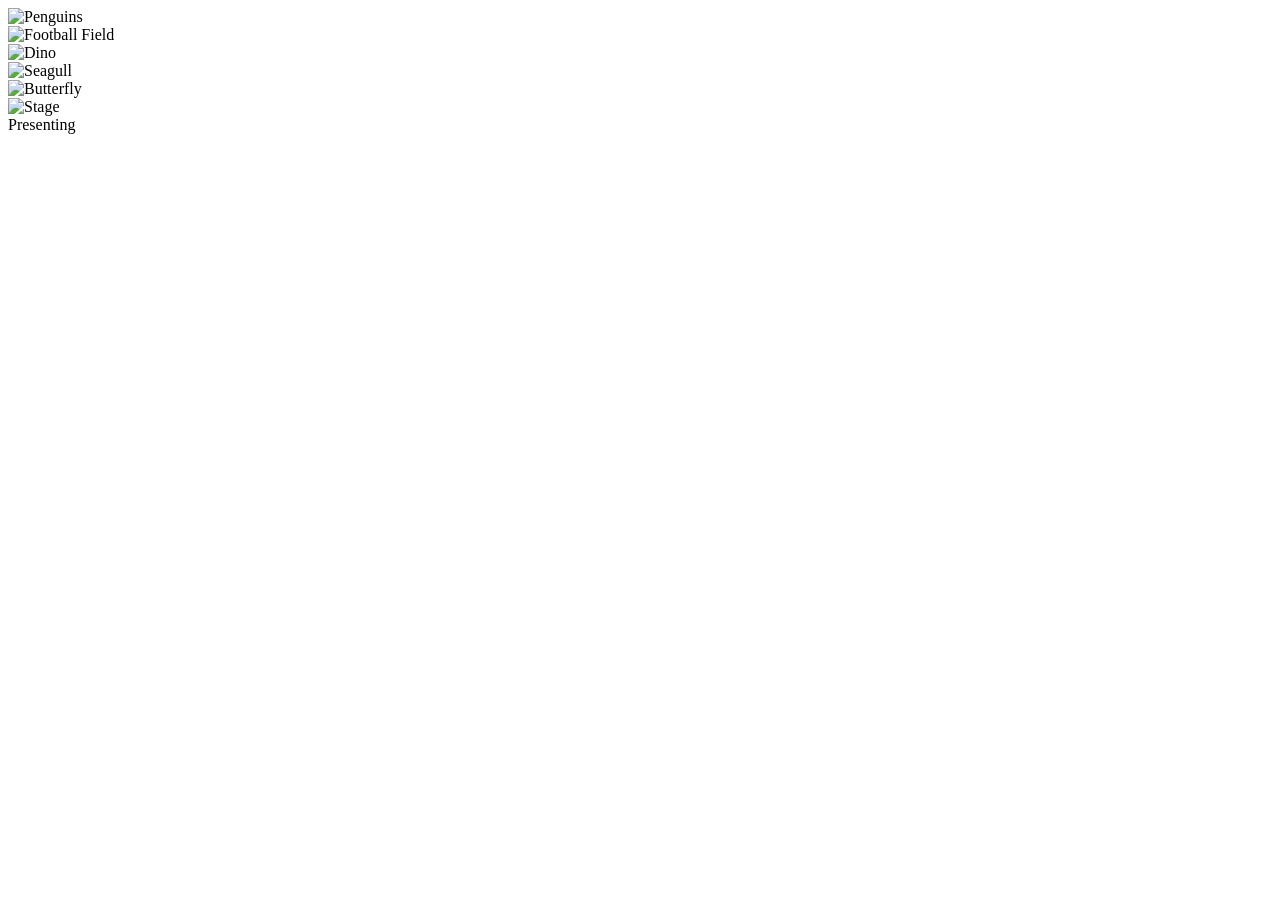
==== index.html @ 5ace9eee "Rename index14.html to index.html" ====
<!DOCTYPE html>
<html lang="uk">
<head>
    <meta charset="UTF-8">
    <meta name="viewport" content="width=device-width, initial-scale=1.0">
    <title>The Imitation Assignment</title>
    <link rel="stylesheet" href="style.css">
</head>
<body>

    <main class="projects-grid">
        
        <div class="project-box">
            <img src="penguins.jpg" class="img-penguins" alt="Penguins">
        </div>

        <div class="project-box">
            <div class="football-frame">
                <img src="football_field.jpg" class="img-football" alt="Football Field">
            </div>
        </div>

        <div class="project-box">
            <img src="dinosaur.png" class="img-dino" alt="Dino">
        </div>

        <div class="project-box">
            <div class="seagull-frame">
                <img src="seagull.png" class="img-seagull" alt="Seagull">
            </div>
        </div>

        <div class="project-box">
            <img src="butterfly.jpg" class="img-butterfly" alt="Butterfly">
        </div>

        <div class="project-box">
            <div class="stage-frame">
                <img src="theater_stage.jpg" class="img-stage" alt="Stage">
                <div class="stage-text">Presenting</div>
            </div>
        </div>

    </main>

</body>
</html>
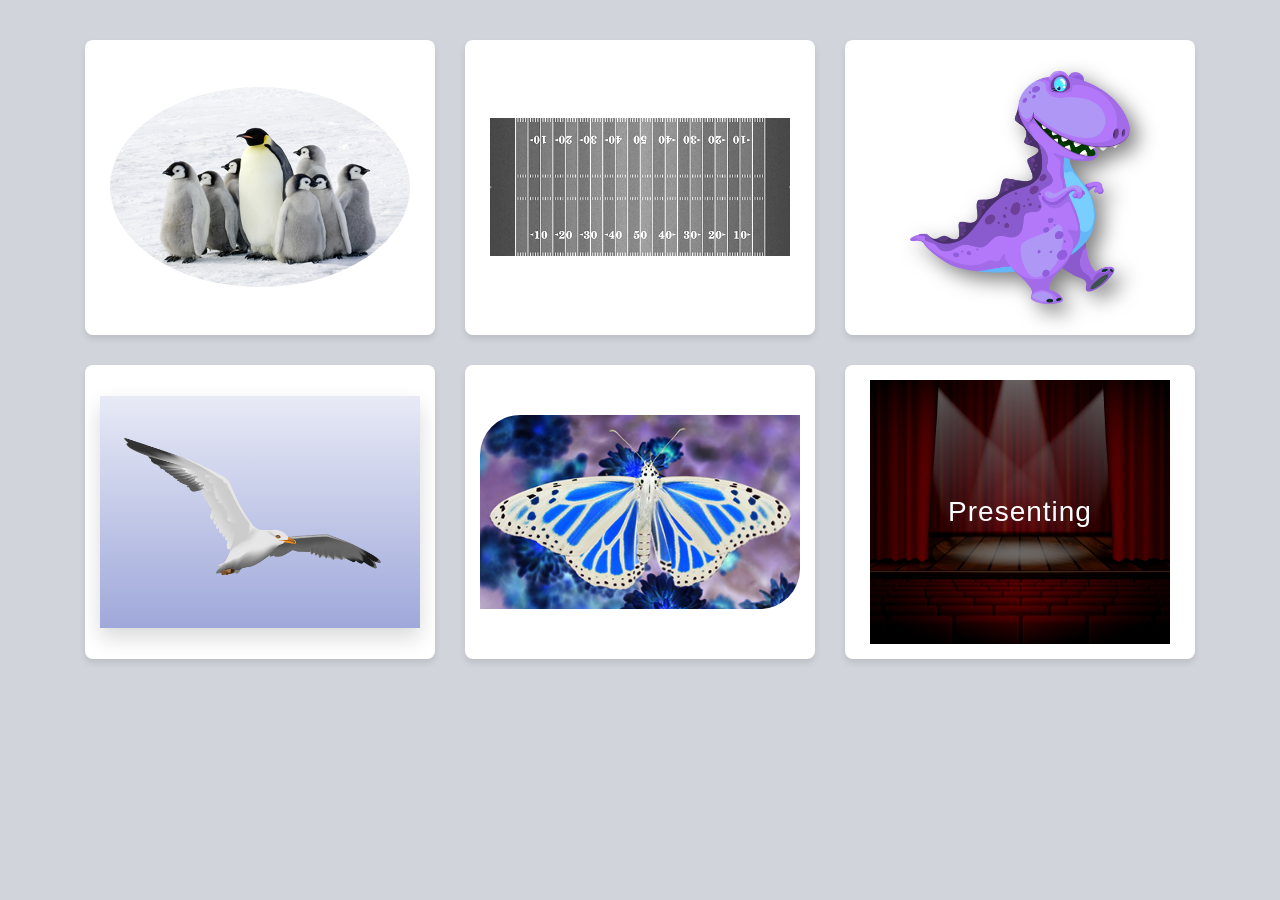
==== commit 7c1dfcb0: "Update index.html" ====
--- a/index.html
+++ b/index.html
@@ -1,5 +1,5 @@
 <!DOCTYPE html>
-<html lang="uk">
+<html lang="en">
 <head>
     <meta charset="UTF-8">
     <meta name="viewport" content="width=device-width, initial-scale=1.0">
@@ -15,9 +15,7 @@
         </div>
 
         <div class="project-box">
-            <div class="football-frame">
-                <img src="football_field.jpg" class="img-football" alt="Football Field">
-            </div>
+            <img src="football_field.jpg" class="img-football" alt="Football Field">
         </div>
 
         <div class="project-box">
--- a/style.css
+++ b/style.css
@@ -0,0 +1,92 @@
+body {
+    background-color: #d1d5db;
+    margin: 0;
+    padding: 40px;
+    display: flex;
+    justify-content: center;
+}
+
+
+.projects-grid {
+    display: grid;
+    grid-template-columns: repeat(3, 1fr);
+    gap: 30px;
+    max-width: 1200px;
+}
+
+.project-box {
+    display: flex;
+    justify-content: center;
+    align-items: center;
+    background: #ffffff;
+    padding: 15px;
+    border-radius: 8px;
+    box-shadow: 0 4px 6px rgba(0,0,0,0.1);
+}
+
+.img-penguins {
+    width: 100%;
+    max-width: 300px;
+    border-radius: 50%;
+}
+
+
+.football-frame {
+    background-image: url('tic-tac-toe.png');
+    background-size: 35px 35px;
+    padding: 25px;
+}
+.img-football {
+    display: block;
+    width: 100%;
+    max-width: 300px;
+    filter: grayscale(100%) contrast(120%);
+}
+
+
+.img-dino {
+    width: 100%;
+    max-width: 250px;
+    filter: hue-rotate(130deg) drop-shadow(8px 8px 10px rgba(0, 0, 0, 0.5));
+}
+
+
+.seagull-frame {
+    background: linear-gradient(to top, #9fa8da, #e8eaf6);
+    padding: 10px;
+    box-shadow: 0 10px 20px rgba(0,0,0,0.15);
+}
+.img-seagull {
+    display: block;
+    width: 100%;
+    max-width: 300px;
+}
+
+
+.img-butterfly {
+    width: 100%;
+    max-width: 320px;
+    filter: invert(100%);
+    border-radius: 40px 0 40px 0;
+}
+
+.stage-frame {
+    position: relative;
+    display: inline-block;
+}
+.img-stage {
+    display: block;
+    width: 100%;
+    max-width: 300px;
+    filter: brightness(45%) contrast(110%);
+}
+.stage-text {
+    position: absolute;
+    top: 50%;
+    left: 50%;
+    transform: translate(-50%, -50%);
+    color: white;
+    font-family: 'Arial', sans-serif;
+    font-size: 28px;
+    letter-spacing: 1px;
+}
